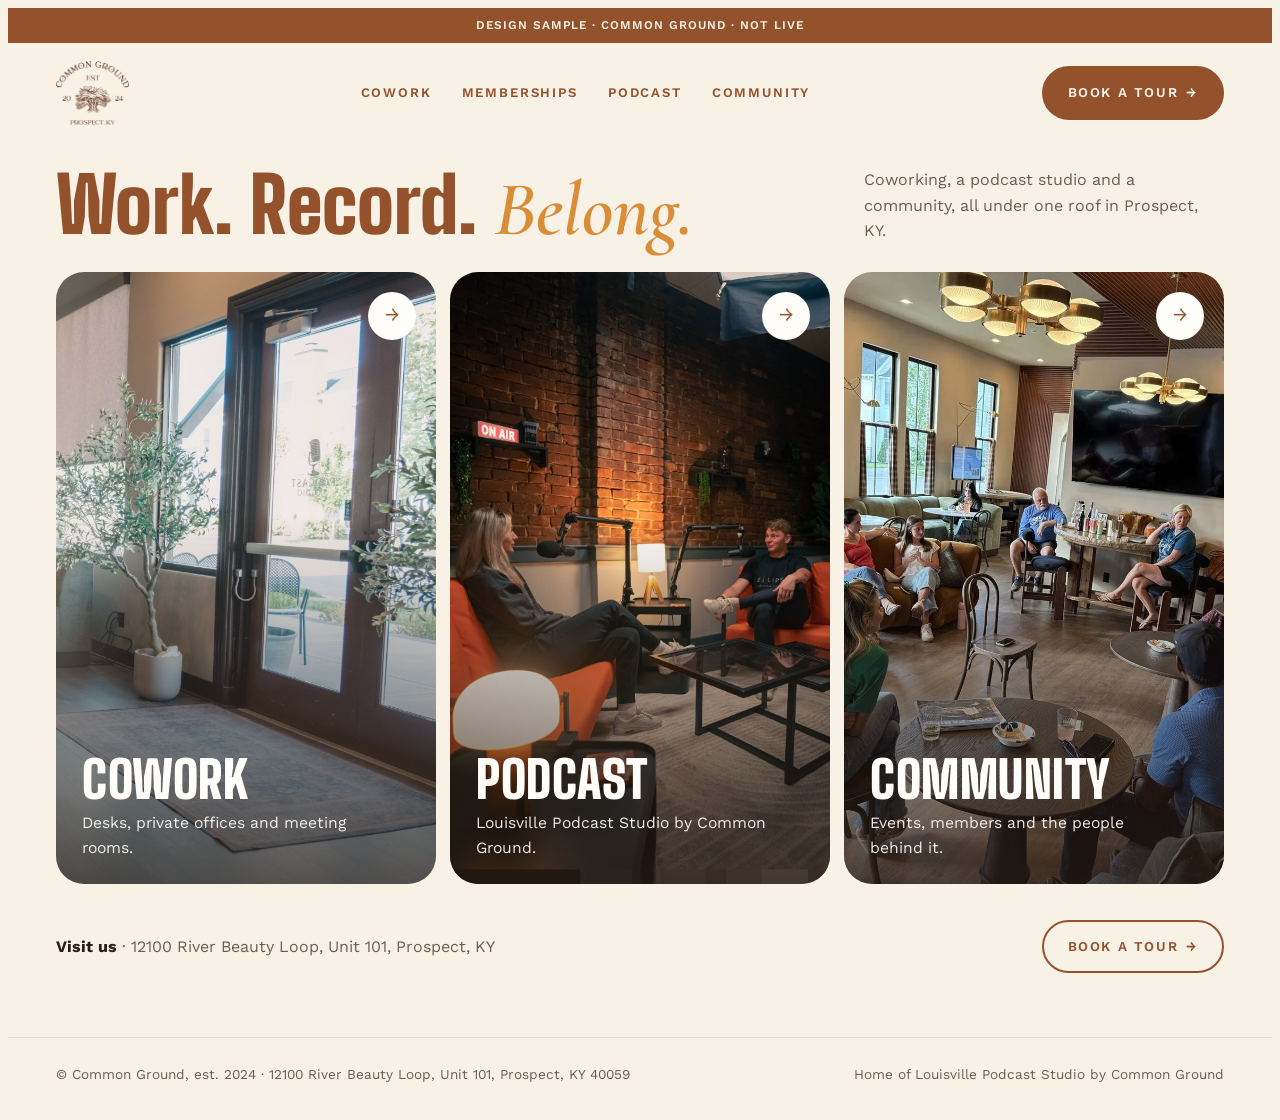
==== index.html @ e59499a8 "Add first version of the Common Ground site Home page with Cowork, Podcast and Community tiles, plus" ====
<!doctype html>
<html lang="en">
<head>
<meta charset="utf-8">
<meta name="viewport" content="width=device-width, initial-scale=1">
<meta name="color-scheme" content="light only">
<meta name="robots" content="noindex">
<title>Common Ground</title>
<link rel="preconnect" href="https://fonts.googleapis.com">
<link rel="stylesheet" href="https://fonts.googleapis.com/css2?family=Big+Shoulders+Display:wght@700;800;900&family=Cormorant+Garamond:ital,wght@1,500;1,600&family=Work+Sans:wght@400;500;600&display=swap">
<link rel="stylesheet" href="site.css">
</head>
<body>
<div class="mock">Design sample · Common Ground · not live</div>
<div class="wrap">
  <nav class="nav" aria-label="Main">
    <a class="brand" href="index.html"><img src="cg-logo-2024.png" alt="Common Ground home"></a>
    <ul class="links"><li><a href="cowork.html">Cowork</a></li><li><a href="memberships.html">Memberships</a></li><li><a href="podcast.html">Podcast</a></li><li><a href="community.html">Community</a></li></ul>
    <a class="btn primary" href="https://calendar.app.google.com/GQ8R7xq9K1n8rcDF7">Book a tour <span class="ar">→</span></a>
  </nav>
  <header class="home-intro">
    <h1>Work. Record. <em>Belong.</em></h1>
    <p>Coworking, a podcast studio and a community, all under one roof in Prospect, KY.</p>
  </header>
  <div class="tiles">
    <a class="tile" href="cowork.html"><img src="lounge-entry.jpg" alt=""><span class="go" aria-hidden="true">→</span><span class="tx"><b>Cowork</b><span>Desks, private offices and meeting rooms.</span></span></a>
    <a class="tile" href="podcast.html"><img src="studio-sofas.jpg" alt=""><span class="go" aria-hidden="true">→</span><span class="tx"><b>Podcast</b><span>Louisville Podcast Studio by Common Ground.</span></span></a>
    <a class="tile" href="community.html"><img src="hero.jpg" alt=""><span class="go" aria-hidden="true">→</span><span class="tx"><b>Community</b><span>Events, members and the people behind it.</span></span></a>
  </div>
  <div class="homeband"><span><b>Visit us</b> · 12100 River Beauty Loop, Unit 101, Prospect, KY</span><a class="btn ghost" href="https://calendar.app.google.com/GQ8R7xq9K1n8rcDF7">Book a tour <span class="ar">→</span></a></div>
</div>
<footer>
  <div class="wrap">
    <span>© Common Ground, est. 2024 · 12100 River Beauty Loop, Unit 101, Prospect, KY 40059</span>
    <span>Home of Louisville Podcast Studio by Common Ground</span>
  </div>
</footer>
<script src="site.js"></script>
</body>
</html>
---- site.css ----
/* Layout: the podbros section order on a bright cream and white ground. Rounded photo hero that settles in on load, amber ticker, "Included" photo set with counting stats, photo space cards, bento gallery, steps, plans, light closing card. Motion: load sequence in the hero, scroll-linked rise-ins below, hover lifts. */
:root{
  --cream:#f7f1e6; --cream-2:#efe5d4; --white:#fffdf9; --ink:#2a1d15; --bark:#94522c; --bark-soft:#a8643a;
  --muted:#6d5d51; --amber:#d98d36; --amber-soft:#f3d7ae; --line:rgba(148,82,44,.14);
  --display:"Big Shoulders Display","Oswald","Arial Narrow",sans-serif;
  --accent:"Cormorant Garamond",Georgia,serif;
  --body:"Work Sans","Helvetica Neue",Arial,sans-serif;
  --ease:cubic-bezier(.2,.7,.2,1);
}
*{box-sizing:border-box}
html{scroll-behavior:smooth;color-scheme:light}
body{background:var(--cream);color:var(--ink);font-family:var(--body);font-size:16px;line-height:1.6;overflow-x:hidden}
.wrap{max-width:1200px;margin:0 auto;padding-left:max(16px,env(safe-area-inset-left,0px));padding-right:max(16px,env(safe-area-inset-right,0px))}
a{color:inherit}
:focus-visible{outline:3px solid var(--amber);outline-offset:3px}
h1,h2,h3{margin:0;text-wrap:balance}
h2{font-family:var(--display);font-weight:800;font-size:clamp(2.4rem,5vw,4rem);line-height:.95;color:var(--bark)}
em{font-family:var(--accent);font-style:italic;font-weight:600;color:var(--amber)}
.label{font-size:.78rem;font-weight:600;letter-spacing:.18em;text-transform:uppercase;color:var(--amber)}
.mock{font-size:.74rem;letter-spacing:.08em;text-transform:uppercase;text-align:center;padding:8px 16px;background:var(--bark);color:var(--cream);font-weight:600}
.btn{display:inline-flex;align-items:center;gap:.6em;padding:14px 24px;border-radius:999px;font-weight:600;font-size:.84rem;letter-spacing:.12em;text-transform:uppercase;text-decoration:none;border:2px solid var(--bark);transition:background .25s var(--ease),color .25s var(--ease),transform .25s var(--ease),box-shadow .25s var(--ease)}
.btn .ar{transition:transform .25s var(--ease)}
.btn:hover .ar{transform:translateX(4px)}
.btn.primary{background:var(--bark);color:var(--cream)}
.btn.primary:hover{transform:translateY(-2px);box-shadow:0 10px 24px rgba(148,82,44,.25)}
.btn.ghost{color:var(--bark)}
.btn.ghost:hover{background:var(--bark);color:var(--cream)}

/* nav */
.nav{display:flex;align-items:center;justify-content:space-between;gap:20px;padding-block:18px}
.brand{display:flex;align-items:center;gap:12px;text-decoration:none}
.brand img{height:64px;width:auto}
.links{display:flex;gap:30px;list-style:none;margin:0;padding:0;font-size:.82rem;letter-spacing:.14em;text-transform:uppercase;font-weight:600;color:var(--bark)}
.links a{text-decoration:none;position:relative}
.links a::after{content:"";position:absolute;left:0;right:0;bottom:-4px;height:2px;background:var(--amber);transform:scaleX(0);transform-origin:left;transition:transform .3s var(--ease)}
.links a:hover::after{transform:scaleX(1)}

/* hero */
.hero{display:grid;grid-template-columns:1fr;gap:28px;padding-block:28px 56px}
.hero-top{display:grid;grid-template-columns:1.4fr 1fr;gap:32px;align-items:end}
.hero h1{font-family:var(--display);font-weight:900;font-size:clamp(3.4rem,9vw,7.6rem);line-height:.88;color:var(--bark)}
.hero h1 .ln{display:block;overflow:hidden}
.hero h1 .ln>span{display:inline-block;animation:rise .9s var(--ease) both}
.hero h1 .ln:nth-child(2)>span{animation-delay:.12s}
.hero h1 .ln:nth-child(3)>span{animation-delay:.24s}
.hero-side{display:flex;flex-direction:column;gap:20px;animation:fade .9s .35s var(--ease) both}
.hero-side p{margin:0;color:var(--muted);font-size:1.08rem;max-width:40ch}
.actions{display:flex;flex-wrap:wrap;gap:12px}
.stage{position:relative;border-radius:30px;overflow:hidden;aspect-ratio:21/9;background:var(--cream-2);animation:iris 1.6s .15s cubic-bezier(.7,0,.2,1) both}
.stage img{width:100%;height:100%;object-fit:cover;display:block;animation:settle 2.4s var(--ease) both}
.stage .pill{position:absolute;left:20px;bottom:20px;display:flex;align-items:center;gap:12px;background:var(--white);color:var(--ink);border-radius:999px;padding:8px 18px 8px 8px;box-shadow:0 12px 30px rgba(42,29,21,.18);animation:pop .7s .9s var(--ease) both;text-decoration:none}
.stage .pill img{width:40px;height:40px;border-radius:50%;object-fit:cover;animation:none}
.stage .pill span{font-size:.86rem;font-weight:600}
.stage .pill small{display:block;font-weight:500;color:var(--muted);font-size:.76rem}
@keyframes rise{from{transform:translateY(105%)}to{transform:none}}
@keyframes fade{from{opacity:0;transform:translateY(18px)}to{opacity:1;transform:none}}
@keyframes settle{from{transform:scale(1.12)}to{transform:scale(1)}}
@keyframes iris{from{clip-path:circle(7% at 50% 50%)}to{clip-path:circle(75% at 50% 50%)}}
@keyframes fromleft{from{opacity:0;transform:translateX(-60px)}to{opacity:1;transform:none}}
@keyframes fromright{from{opacity:0;transform:translateX(60px)}to{opacity:1;transform:none}}
@keyframes pop{from{opacity:0;transform:translateY(12px) scale(.96)}to{opacity:1;transform:none}}

/* ticker */
.ticker{background:var(--amber);color:var(--white);overflow:hidden;white-space:nowrap;transform:rotate(-1.2deg);margin-block:8px;width:104%;margin-left:-2%}
.ticker-track{display:inline-flex;gap:48px;padding-block:14px;animation:slide 36s linear infinite;font-family:var(--display);font-weight:900;font-size:1.5rem;letter-spacing:.04em;text-transform:uppercase}
.ticker-track span::after{content:"✦";margin-left:48px;font-size:.8em}
@keyframes slide{to{transform:translateX(-50%)}}

section{padding-block:96px}
.head{display:flex;justify-content:space-between;align-items:end;gap:28px;flex-wrap:wrap;margin-bottom:44px}
.head .t{display:flex;flex-direction:column;gap:14px;min-width:0}
.head p{margin:0;max-width:44ch;color:var(--muted)}

/* included */
.inc{display:grid;grid-template-columns:1.1fr 1fr;gap:56px;align-items:center}
.inc-photos{display:grid;grid-template-columns:1.3fr 1fr;gap:14px}
.inc-photos figure{margin:0;display:flex;flex-direction:column;gap:8px;min-width:0}
.ph{border-radius:20px;overflow:hidden;background:var(--cream-2)}
.ph img{width:100%;height:100%;object-fit:cover;display:block;transition:transform .7s var(--ease)}
.ph:hover img{transform:scale(1.05)}
.inc-photos .tall .ph{aspect-ratio:3/4}
.inc-photos .stack{display:grid;gap:14px}
.inc-photos .stack .ph{aspect-ratio:4/3}
figcaption{font-family:var(--accent);font-style:italic;font-size:1.05rem;color:var(--muted)}
.inc-copy{display:flex;flex-direction:column;gap:22px;min-width:0}
.inc-copy p{margin:0;color:var(--muted);max-width:46ch}
.stats{display:grid;grid-template-columns:repeat(2,1fr);gap:22px 30px;border-top:1px solid var(--line);padding-top:24px}
.stats b{display:block;font-family:var(--display);font-weight:900;font-size:3rem;line-height:1;color:var(--bark);font-variant-numeric:tabular-nums}
.stats span{font-size:.85rem;color:var(--muted)}

/* spaces */
.spaces{background:var(--white)}
.cards{display:grid;grid-template-columns:repeat(3,1fr);gap:18px}
.card{background:var(--cream);border-radius:22px;overflow:hidden;display:flex;flex-direction:column;min-width:0;transition:transform .35s var(--ease),box-shadow .35s var(--ease)}
.card:hover{transform:translateY(-6px);box-shadow:0 18px 40px rgba(148,82,44,.14)}
.card .ph{border-radius:0;aspect-ratio:16/10}
.card:hover .ph img{transform:scale(1.06)}
.card .body{padding:22px;display:flex;flex-direction:column;gap:8px;flex:1}
.card h3{font-family:var(--display);font-weight:800;font-size:1.8rem;text-transform:uppercase;line-height:1;color:var(--bark)}
.card p{margin:0;color:var(--muted);font-size:.95rem}
.card .meta{margin-top:auto;padding-top:8px;font-size:.78rem;letter-spacing:.12em;text-transform:uppercase;color:var(--amber);font-weight:600}


/* bento gallery, like the template's bento layout */
.bento{display:grid;grid-template-columns:repeat(4,1fr);grid-auto-rows:220px;gap:14px}
.bento figure{margin:0;min-width:0}
.bento .ph{height:100%}
.b1{grid-column:span 2;grid-row:span 2}.b2{grid-row:span 2}
.b7{grid-column:span 2}
/* steps */
.steps{background:var(--cream-2)}
.steplist{display:grid;grid-template-columns:repeat(3,1fr);gap:18px;list-style:none;margin:0;padding:0;counter-reset:s}
.steplist li{counter-increment:s;background:var(--white);border-radius:22px;padding:26px;display:flex;flex-direction:column;gap:10px;min-width:0}
.steplist li::before{content:counter(s);display:grid;place-items:center;width:44px;height:44px;border-radius:50%;background:var(--amber-soft);color:var(--bark);font-family:var(--display);font-weight:900;font-size:1.4rem}
.steplist h3{font-family:var(--display);font-weight:800;font-size:1.8rem;text-transform:uppercase;line-height:1;color:var(--bark)}
.steplist p{margin:0;color:var(--muted)}

/* plans */
.plans{display:grid;grid-template-columns:repeat(3,1fr);gap:18px;align-items:stretch}
.plan{border:1px solid var(--line);border-radius:24px;padding:30px;display:flex;flex-direction:column;gap:16px;min-width:0;background:var(--white);transition:transform .35s var(--ease),box-shadow .35s var(--ease)}
.plan:hover{transform:translateY(-6px);box-shadow:0 18px 40px rgba(148,82,44,.12)}
.plan.hot{border:2px solid var(--amber);background:linear-gradient(180deg,var(--amber-soft),var(--white) 55%)}
.plan .badge{align-self:flex-start;font-size:.7rem;letter-spacing:.16em;text-transform:uppercase;font-weight:600;background:var(--amber);color:var(--white);padding:5px 12px;border-radius:999px}
.plan h3{font-family:var(--display);font-weight:800;font-size:1.9rem;text-transform:uppercase;line-height:1;color:var(--bark)}
.price{font-family:var(--display);font-weight:900;font-size:3.2rem;line-height:1;color:var(--ink);font-variant-numeric:tabular-nums}
.price small{font-family:var(--body);font-size:.9rem;font-weight:500;color:var(--muted)}
.plan ul{margin:0;padding-left:1.1em;display:grid;gap:6px;color:var(--muted);font-size:.95rem}
.plan .btn{margin-top:auto;align-self:flex-start}
.extras{display:flex;flex-wrap:wrap;gap:12px 32px;margin-top:22px;color:var(--muted);font-size:.95rem}
.extras b{color:var(--ink)}

/* close */
.close{padding-block:40px 96px}
.closecard{display:grid;grid-template-columns:1.2fr 1fr;border-radius:32px;overflow:hidden;background:var(--white);border:1px solid var(--line)}
.closecard .copy{padding:48px;display:flex;flex-direction:column;gap:22px;min-width:0}
.closecard h2{font-size:clamp(3rem,7vw,5.6rem);font-weight:900;line-height:.9}
.addr{display:grid;gap:2px;color:var(--muted);font-size:.96rem}
.addr b{color:var(--ink);font-weight:600}
.closecard .ph{border-radius:0;min-height:320px}
footer{padding-block:26px;border-top:1px solid var(--line);font-size:.85rem;color:var(--muted)}
footer .wrap{display:flex;justify-content:space-between;gap:16px;flex-wrap:wrap}

/* letter-by-letter headings: only hidden once the script has split them */
.split .ch{display:inline-block;white-space:pre}
.split .wd{display:inline-block;white-space:nowrap}
.split.armed .ch{opacity:0;transform:translateY(.35em);filter:blur(4px)}
.split.on .ch{opacity:1;transform:none;filter:none;transition:opacity .5s var(--ease),transform .5s var(--ease),filter .5s var(--ease);transition-delay:calc(var(--i) * 28ms)}

/* word-by-word statement that fills in as you scroll */
.say{padding-block:40px 96px}
.saycard{display:grid;grid-template-columns:1fr 280px;gap:40px;align-items:center;background:var(--white);border:1px solid var(--line);border-radius:32px;padding:48px}
.saycard p{margin:0;font-family:var(--display);font-weight:800;font-size:clamp(1.9rem,4vw,3.2rem);line-height:1.05;color:var(--bark)}
.saycard p > .am{color:var(--amber)}
.saycard p .w{transition:color .3s}
.saycard p.armed .w{color:#e3d3bd}
.saycard p.armed .w.lit{color:var(--bark)}
.saycard p.armed .w.lit.am{color:var(--amber)}
.saycard .ph{aspect-ratio:3/4;border-radius:24px}
.saycard small{display:block;margin-top:18px;font-family:var(--body);font-size:.85rem;letter-spacing:.14em;text-transform:uppercase;color:var(--muted);font-weight:600}

/* step cards: one is filled at a time, like the template's value cards */
.steplist li{transition:background .35s var(--ease),color .35s var(--ease),transform .35s var(--ease)}
.steplist li:hover,.steplist:not(:hover) li:nth-child(2){background:var(--bark);transform:translateY(-4px)}
.steplist li:hover h3,.steplist:not(:hover) li:nth-child(2) h3{color:var(--cream)}
.steplist li:hover p,.steplist:not(:hover) li:nth-child(2) p{color:var(--cream)}
.steplist li:hover::before,.steplist:not(:hover) li:nth-child(2)::before{background:var(--amber);color:var(--white)}

/* space cards: round arrow button and a "Take a look" badge that follows the pointer */
.card .ph{position:relative}
.card .go{position:absolute;z-index:2;top:14px;right:14px;width:42px;height:42px;border-radius:50%;background:var(--white);color:var(--bark);display:grid;place-items:center;font-size:1.1rem;box-shadow:0 6px 16px rgba(42,29,21,.18);transition:transform .35s var(--ease),background .35s,color .35s}
.card:hover .go{transform:rotate(-45deg);background:var(--bark);color:var(--cream)}
.card .peek{position:absolute;z-index:3;left:0;top:0;width:92px;height:92px;margin:-46px 0 0 -46px;border-radius:50%;background:rgba(148,82,44,.88);color:var(--cream);display:grid;place-items:center;text-align:center;font-size:.72rem;letter-spacing:.12em;text-transform:uppercase;font-weight:600;line-height:1.2;pointer-events:none;opacity:0;scale:.3;transition:opacity .25s,scale .35s var(--ease)}
.card:hover .peek.live{opacity:1;scale:1}

/* scroll-linked reveals: visible by default, animated only where the browser supports view timelines */
@supports (animation-timeline: view()){
  @media (prefers-reduced-motion:no-preference){
    .rv{animation:fade linear both;animation-timeline:view();animation-range:entry 0% entry 40%}
    .rv-img img{animation:settle linear both;animation-timeline:view();animation-range:entry 0% cover 50%}
    .rv-l{animation:fromleft linear both;animation-timeline:view();animation-range:entry 0% entry 60%}
    .rv-r{animation:fromright linear both;animation-timeline:view();animation-range:entry 0% entry 60%}
  }
}

@media (max-width:900px){
  .nav{flex-wrap:wrap}
  .links{order:3;width:100%;gap:18px;font-size:.74rem;flex-wrap:wrap}
  .hero-top,.inc,.closecard,.saycard{grid-template-columns:1fr}
  .saycard{padding:28px}
  .saycard .ph{aspect-ratio:16/10}
  .stage{aspect-ratio:4/3}
  .cards,.plans,.steplist{grid-template-columns:1fr}
  .bento{grid-template-columns:1fr 1fr;grid-auto-rows:160px}
  .closecard .copy{padding:28px}
  section{padding-block:64px}
}
@media (max-width:520px){.nav .btn{display:none}.stage .pill{left:12px;right:12px;bottom:12px}}
@media (prefers-reduced-motion:reduce){
  *,*::before,*::after{animation:none!important;transition:none!important}
}

/* ---- multi-page additions ---- */
.links a[aria-current="page"]{color:var(--amber)}
.links a[aria-current="page"]::after{transform:scaleX(1)}

/* home: three tiles that widen on hover */
.home-intro{display:flex;justify-content:space-between;align-items:end;gap:24px;flex-wrap:wrap;padding-block:24px 28px}
.home-intro h1{font-family:var(--display);font-weight:900;font-size:clamp(2.8rem,6vw,5rem);line-height:.9;color:var(--bark)}
.home-intro p{margin:0;color:var(--muted);max-width:36ch}
.tiles{display:flex;gap:14px;height:min(68vh,620px);min-height:440px}
.tile{position:relative;flex:1;border-radius:28px;overflow:hidden;text-decoration:none;color:var(--white);transition:flex-grow .6s var(--ease);animation:fade .9s var(--ease) both;min-width:0}
.tile:nth-child(2){animation-delay:.12s}.tile:nth-child(3){animation-delay:.24s}
.tile img{position:absolute;inset:0;width:100%;height:100%;object-fit:cover;transition:transform .9s var(--ease)}
.tile::after{content:"";position:absolute;inset:0;background:linear-gradient(180deg,rgba(42,29,21,0) 40%,rgba(42,29,21,.72))}
.tile .tx{position:absolute;left:26px;right:26px;bottom:24px;z-index:1;display:flex;flex-direction:column;gap:6px}
.tile .tx b{font-family:var(--display);font-weight:900;font-size:clamp(2.2rem,4vw,3.4rem);line-height:.9;text-transform:uppercase;letter-spacing:.01em}
.tile .tx span{font-size:.98rem;opacity:.92;max-width:30ch}
.tile .go{position:absolute;top:20px;right:20px;z-index:1;width:48px;height:48px;border-radius:50%;background:var(--white);color:var(--bark);display:grid;place-items:center;font-size:1.2rem;transition:transform .35s var(--ease),background .35s,color .35s}
.tiles:hover .tile{flex-grow:.8}
.tiles .tile:hover{flex-grow:1.6}
.tile:hover img{transform:scale(1.05)}
.tile:hover .go{transform:rotate(-45deg);background:var(--amber);color:var(--white)}
.homeband{display:flex;justify-content:space-between;align-items:center;gap:20px;flex-wrap:wrap;padding-block:36px 64px;color:var(--muted)}
.homeband b{color:var(--ink)}

/* inner page hero */
.phero{display:grid;grid-template-columns:1fr 1.15fr;gap:40px;align-items:center;padding-block:28px 72px}
.phero h1{font-family:var(--display);font-weight:900;font-size:clamp(3rem,7vw,6rem);line-height:.88;color:var(--bark)}
.phero h1 em{display:block}
.phero .side{display:flex;flex-direction:column;gap:20px;animation:fade .9s .2s var(--ease) both}
.phero .side p{margin:0;color:var(--muted);font-size:1.08rem;max-width:40ch}
.phero .ph{aspect-ratio:4/3;border-radius:28px;animation:iris 1.5s .1s cubic-bezier(.7,0,.2,1) both}
.subnav{display:flex;gap:10px;flex-wrap:wrap}
.subnav a{padding:8px 16px;border-radius:999px;background:var(--white);border:1px solid var(--line);text-decoration:none;font-size:.82rem;font-weight:600;color:var(--bark);transition:background .25s,color .25s}
.subnav a:hover{background:var(--bark);color:var(--cream)}

/* quotes and team */
.quotes{display:grid;grid-template-columns:repeat(2,1fr);gap:18px}
.quote{background:var(--white);border:1px solid var(--line);border-radius:24px;padding:30px;margin:0;display:flex;flex-direction:column;gap:14px}
.quote p{margin:0;font-family:var(--accent);font-style:italic;font-size:1.35rem;line-height:1.35;color:var(--ink)}
.quote cite{font-style:normal;font-size:.82rem;letter-spacing:.14em;text-transform:uppercase;font-weight:600;color:var(--amber)}
.team{display:grid;grid-template-columns:repeat(3,1fr);gap:18px;list-style:none;margin:0;padding:0}
.team li{background:var(--white);border:1px solid var(--line);border-radius:22px;padding:22px;display:flex;align-items:center;gap:16px;min-width:0}
.team .av{flex:none;width:56px;height:56px;border-radius:50%;background:var(--amber-soft);color:var(--bark);display:grid;place-items:center;font-family:var(--display);font-weight:900;font-size:1.4rem}
.team b{display:block;font-family:var(--display);font-weight:800;font-size:1.5rem;text-transform:uppercase;line-height:1;color:var(--bark)}
.team span{font-size:.88rem;color:var(--muted)}
.locs{display:grid;grid-template-columns:repeat(2,1fr);gap:18px}
.loc{background:var(--white);border:1px solid var(--line);border-radius:24px;padding:28px;display:flex;flex-direction:column;gap:8px}
.loc h3{font-family:var(--display);font-weight:800;font-size:1.8rem;text-transform:uppercase;line-height:1;color:var(--bark)}
.loc p{margin:0;color:var(--muted)}
.cards.two{grid-template-columns:repeat(2,1fr)}

@media (max-width:900px){
  .tiles{flex-direction:column;height:auto;min-height:0}
  .tile{flex:none;height:300px}
  .tiles:hover .tile,.tiles .tile:hover{flex-grow:0}
  .phero{grid-template-columns:1fr}
  .quotes,.team,.locs,.cards.two{grid-template-columns:1fr}
}
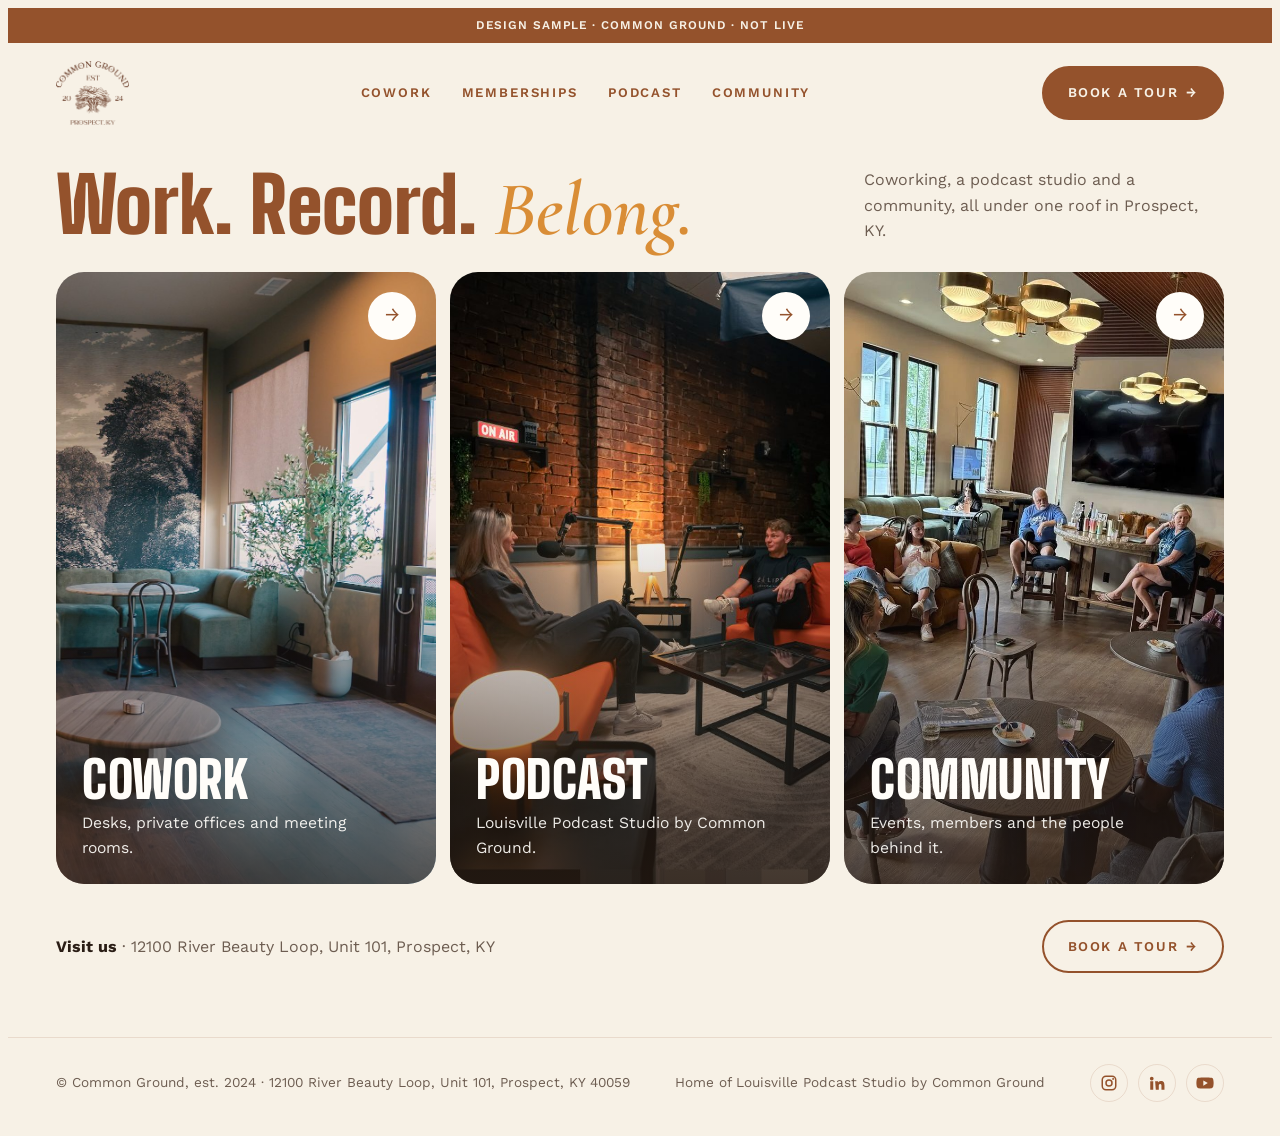
==== commit 23833357: "Add Instagram, LinkedIn and YouTube links to the footer Co-Authored-By: Claude Opus 5.5 <noreply@ant" ====
--- a/index.html
+++ b/index.html
@@ -33,6 +33,7 @@
   <div class="wrap">
     <span>© Common Ground, est. 2024 · 12100 River Beauty Loop, Unit 101, Prospect, KY 40059</span>
     <span>Home of Louisville Podcast Studio by Common Ground</span>
+    <nav class="social" aria-label="Social media"><a href="https://www.instagram.com/common.groundky/" target="_blank" rel="noopener" aria-label="Instagram"><svg viewBox="0 0 24 24" aria-hidden="true"><rect x="3" y="3" width="18" height="18" rx="5" fill="none" stroke="currentColor" stroke-width="2"/><circle cx="12" cy="12" r="4" fill="none" stroke="currentColor" stroke-width="2"/><circle cx="17.5" cy="6.5" r="1.3" fill="currentColor"/></svg></a><a href="https://www.linkedin.com/company/common-groundnortoncommons" target="_blank" rel="noopener" aria-label="LinkedIn"><svg viewBox="0 0 24 24" aria-hidden="true"><path fill="currentColor" d="M4.98 3.5a2.5 2.5 0 1 1 0 5 2.5 2.5 0 0 1 0-5zM3 9.75h4V21H3zM9.5 9.75h3.8v1.6h.06c.53-1 1.84-2.06 3.79-2.06 4.05 0 4.8 2.67 4.8 6.13V21h-4v-4.96c0-1.18-.02-2.7-1.65-2.7-1.65 0-1.9 1.29-1.9 2.62V21h-4z"/></svg></a><a href="https://www.youtube.com/@commongroundlouisville" target="_blank" rel="noopener" aria-label="YouTube"><svg viewBox="0 0 24 24" aria-hidden="true"><path fill="currentColor" d="M23 7.2a3 3 0 0 0-2.1-2.1C19 4.6 12 4.6 12 4.6s-7 0-8.9.5A3 3 0 0 0 1 7.2 31 31 0 0 0 .5 12a31 31 0 0 0 .5 4.8 3 3 0 0 0 2.1 2.1c1.9.5 8.9.5 8.9.5s7 0 8.9-.5a3 3 0 0 0 2.1-2.1A31 31 0 0 0 23.5 12a31 31 0 0 0-.5-4.8zM9.75 15.5v-7l6 3.5z"/></svg></a></nav>
   </div>
 </footer>
 <script src="site.js"></script>
--- a/site.css
+++ b/site.css
@@ -138,7 +138,11 @@
 .addr b{color:var(--ink);font-weight:600}
 .closecard .ph{border-radius:0;min-height:320px}
 footer{padding-block:26px;border-top:1px solid var(--line);font-size:.85rem;color:var(--muted)}
-footer .wrap{display:flex;justify-content:space-between;gap:16px;flex-wrap:wrap}
+footer .wrap{display:flex;justify-content:space-between;align-items:center;gap:16px;flex-wrap:wrap}
+.social{display:flex;gap:10px}
+.social a{width:38px;height:38px;border-radius:50%;border:1px solid var(--line);display:grid;place-items:center;color:var(--bark);transition:background .25s,color .25s,transform .25s var(--ease)}
+.social a:hover,.social a:focus-visible{background:var(--bark);color:var(--cream);transform:translateY(-2px);outline:none}
+.social svg{width:18px;height:18px}
 
 /* letter-by-letter headings: only hidden once the script has split them */
 .split .ch{display:inline-block;white-space:pre}
@@ -169,8 +173,6 @@
 .card .ph{position:relative}
 .card .go{position:absolute;z-index:2;top:14px;right:14px;width:42px;height:42px;border-radius:50%;background:var(--white);color:var(--bark);display:grid;place-items:center;font-size:1.1rem;box-shadow:0 6px 16px rgba(42,29,21,.18);transition:transform .35s var(--ease),background .35s,color .35s}
 .card:hover .go{transform:rotate(-45deg);background:var(--bark);color:var(--cream)}
-.card .peek{position:absolute;z-index:3;left:0;top:0;width:92px;height:92px;margin:-46px 0 0 -46px;border-radius:50%;background:rgba(148,82,44,.88);color:var(--cream);display:grid;place-items:center;text-align:center;font-size:.72rem;letter-spacing:.12em;text-transform:uppercase;font-weight:600;line-height:1.2;pointer-events:none;opacity:0;scale:.3;transition:opacity .25s,scale .35s var(--ease)}
-.card:hover .peek.live{opacity:1;scale:1}
 
 /* scroll-linked reveals: visible by default, animated only where the browser supports view timelines */
 @supports (animation-timeline: view()){
@@ -244,7 +246,7 @@
 .team .av{flex:none;width:56px;height:56px;border-radius:50%;background:var(--amber-soft);color:var(--bark);display:grid;place-items:center;font-family:var(--display);font-weight:900;font-size:1.4rem}
 .team b{display:block;font-family:var(--display);font-weight:800;font-size:1.5rem;text-transform:uppercase;line-height:1;color:var(--bark)}
 .team span{font-size:.88rem;color:var(--muted)}
-.locs{display:grid;grid-template-columns:repeat(2,1fr);gap:18px}
+.locs{display:grid;grid-template-columns:repeat(auto-fit,minmax(240px,1fr));gap:18px}
 .loc{background:var(--white);border:1px solid var(--line);border-radius:24px;padding:28px;display:flex;flex-direction:column;gap:8px}
 .loc h3{font-family:var(--display);font-weight:800;font-size:1.8rem;text-transform:uppercase;line-height:1;color:var(--bark)}
 .loc p{margin:0;color:var(--muted)}
@@ -257,3 +259,53 @@
   .phero{grid-template-columns:1fr}
   .quotes,.team,.locs,.cards.two{grid-template-columns:1fr}
 }
+
+/* podcast pricing */
+.member{margin-top:28px;border:1px solid var(--line);border-radius:24px;padding:30px;background:var(--white)}
+.mhead{display:flex;align-items:center;gap:14px;flex-wrap:wrap}
+.mhead h3{font-family:var(--display);font-weight:800;font-size:1.9rem;text-transform:uppercase;line-height:1;color:var(--bark)}
+.save{font-size:.7rem;letter-spacing:.16em;text-transform:uppercase;font-weight:600;background:var(--amber);color:var(--white);padding:5px 12px;border-radius:999px}
+.member .note{color:var(--muted);margin:10px 0 18px;font-size:.95rem}
+.tablewrap{overflow-x:auto}
+.rates{width:100%;border-collapse:collapse;font-variant-numeric:tabular-nums;min-width:460px}
+.rates th,.rates td{padding:12px 10px;text-align:right;border-bottom:1px solid var(--line);white-space:nowrap}
+.rates thead th{font-size:.72rem;letter-spacing:.14em;text-transform:uppercase;color:var(--muted);font-weight:600}
+.rates th:first-child{text-align:left}
+.rates tbody th{font-weight:600;color:var(--ink)}
+.rates td{font-family:var(--display);font-weight:800;font-size:1.25rem;color:var(--ink)}
+.rates tbody tr:last-child>*{border-bottom:0}
+.fine{display:grid;grid-template-columns:repeat(3,1fr);gap:18px;margin-top:28px}
+.fine>div{min-width:0}
+.fine h4{font-family:var(--display);font-weight:800;text-transform:uppercase;color:var(--bark);font-size:1.15rem;margin:0 0 10px}
+.fine p{color:var(--muted);font-size:.92rem;margin:0}
+.fine ul{list-style:none;margin:0;padding:0;display:grid;gap:6px;font-size:.92rem;color:var(--muted)}
+.fine li{display:flex;justify-content:space-between;gap:12px;border-bottom:1px dashed var(--line);padding-bottom:6px}
+.fine b{color:var(--ink);font-weight:600}
+@media (max-width:860px){.fine{grid-template-columns:1fr}.member{padding:22px}}
+
+/* membership card that opens from a photo card */
+.card[data-offer]{cursor:pointer}
+.card[data-offer]:focus-visible{outline:3px solid var(--amber);outline-offset:3px}
+.offer{padding:0;border:0;border-radius:26px;width:min(560px,calc(100vw - 32px));max-height:calc(100dvh - 32px);overflow:auto;background:var(--white);color:var(--ink);box-shadow:0 30px 80px rgba(42,29,21,.35)}
+.offer::backdrop{background:rgba(42,29,21,.55);backdrop-filter:blur(3px)}
+.offer[open]{animation:offerIn .35s var(--ease)}
+@keyframes offerIn{from{opacity:0;transform:translateY(18px) scale(.98)}}
+.offer-ph{aspect-ratio:16/8;overflow:hidden}
+.offer-ph img{width:100%;height:100%;object-fit:cover;display:block}
+.offer-body{position:relative;padding:24px 26px 26px;display:grid;gap:10px}
+.offer-body h3{margin:0;font-family:var(--display);font-weight:800;font-size:2.1rem;text-transform:uppercase;line-height:1;color:var(--bark)}
+.offer-body>p{margin:0;color:var(--muted)}
+.offer-x{position:absolute;top:-22px;right:20px;width:44px;height:44px;border-radius:50%;border:0;background:var(--white);color:var(--bark);font-size:1.5rem;line-height:1;cursor:pointer;box-shadow:0 6px 16px rgba(42,29,21,.2)}
+.offer-x:focus-visible{outline:3px solid var(--amber);outline-offset:2px}
+.offer-tiers{list-style:none;margin:8px 0 0;padding:0;display:grid;gap:10px}
+.offer-tiers li{display:grid;grid-template-columns:1fr auto auto;align-items:center;gap:8px 16px;border:1px solid var(--line);border-radius:16px;padding:14px 16px}
+.offer-tiers .tn{display:grid;gap:2px;min-width:0}
+.offer-tiers .tn b{font-weight:600}
+.offer-tiers .tn span{font-size:.85rem;color:var(--muted)}
+.offer-tiers .tp{font-family:var(--display);font-weight:900;font-size:1.6rem;font-variant-numeric:tabular-nums;white-space:nowrap}
+.offer-tiers .tp small{font-family:var(--body);font-size:.75rem;font-weight:500;color:var(--muted)}
+.offer-tiers .btn{white-space:nowrap}
+.reach{display:flex;flex-wrap:wrap;align-items:center;gap:10px 16px;margin-top:18px;color:var(--muted);font-size:.95rem}
+a.mail{color:var(--bark);font-weight:600}
+.offer-more{justify-self:start;margin-top:4px;color:var(--bark);font-weight:600;font-size:.9rem}
+@media (max-width:560px){.offer-tiers li{grid-template-columns:1fr auto}.offer-tiers .btn{grid-column:1/-1;justify-self:start}}
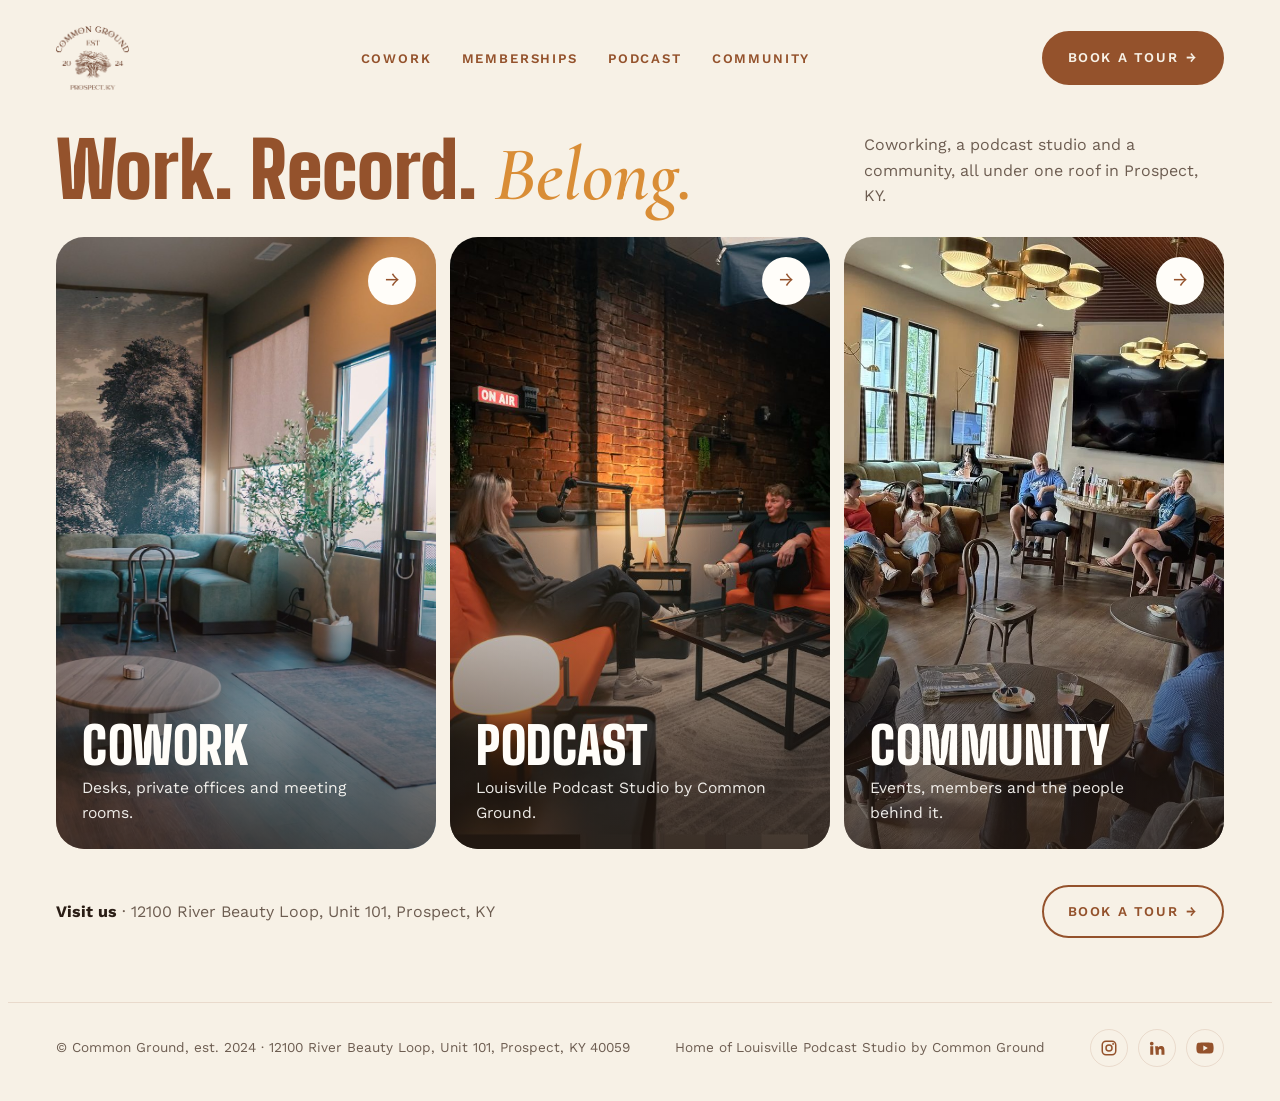
==== commit c297c852: "Launch prep: drop noindex and sample bar, add domain and old-URL redirects Adds robots.txt, sitemap." ====
--- a/index.html
+++ b/index.html
@@ -4,19 +4,19 @@
 <meta charset="utf-8">
 <meta name="viewport" content="width=device-width, initial-scale=1">
 <meta name="color-scheme" content="light only">
-<meta name="robots" content="noindex">
 <title>Common Ground</title>
+<meta name="description" content="Common Ground in Prospect, KY: coworking, conference rooms, community, and Louisville Podcast Studio by Common Ground.">
+<link rel="icon" href="cg-logo-2024.png">
 <link rel="preconnect" href="https://fonts.googleapis.com">
 <link rel="stylesheet" href="https://fonts.googleapis.com/css2?family=Big+Shoulders+Display:wght@700;800;900&family=Cormorant+Garamond:ital,wght@1,500;1,600&family=Work+Sans:wght@400;500;600&display=swap">
 <link rel="stylesheet" href="site.css">
 </head>
 <body>
-<div class="mock">Design sample · Common Ground · not live</div>
 <div class="wrap">
   <nav class="nav" aria-label="Main">
     <a class="brand" href="index.html"><img src="cg-logo-2024.png" alt="Common Ground home"></a>
     <ul class="links"><li><a href="cowork.html">Cowork</a></li><li><a href="memberships.html">Memberships</a></li><li><a href="podcast.html">Podcast</a></li><li><a href="community.html">Community</a></li></ul>
-    <a class="btn primary" href="https://calendar.app.google.com/GQ8R7xq9K1n8rcDF7">Book a tour <span class="ar">→</span></a>
+    <a class="btn primary" href="https://calendar.google.com/calendar/u/0/appointments/schedules/AcZssZ3lrOQ2x_zp0duYf03Wbk9lnb35sqgY8bSXdhOOogKYwSFaO0CLp2aWV935guRgVqcSIPBCiN97">Book a tour <span class="ar">→</span></a>
   </nav>
   <header class="home-intro">
     <h1>Work. Record. <em>Belong.</em></h1>
@@ -27,7 +27,7 @@
     <a class="tile" href="podcast.html"><img src="studio-sofas.jpg" alt=""><span class="go" aria-hidden="true">→</span><span class="tx"><b>Podcast</b><span>Louisville Podcast Studio by Common Ground.</span></span></a>
     <a class="tile" href="community.html"><img src="hero.jpg" alt=""><span class="go" aria-hidden="true">→</span><span class="tx"><b>Community</b><span>Events, members and the people behind it.</span></span></a>
   </div>
-  <div class="homeband"><span><b>Visit us</b> · 12100 River Beauty Loop, Unit 101, Prospect, KY</span><a class="btn ghost" href="https://calendar.app.google.com/GQ8R7xq9K1n8rcDF7">Book a tour <span class="ar">→</span></a></div>
+  <div class="homeband"><span><b>Visit us</b> · 12100 River Beauty Loop, Unit 101, Prospect, KY</span><a class="btn ghost" href="https://calendar.google.com/calendar/u/0/appointments/schedules/AcZssZ3lrOQ2x_zp0duYf03Wbk9lnb35sqgY8bSXdhOOogKYwSFaO0CLp2aWV935guRgVqcSIPBCiN97">Book a tour <span class="ar">→</span></a></div>
 </div>
 <footer>
   <div class="wrap">
--- a/site.css
+++ b/site.css
@@ -241,7 +241,7 @@
 .quote{background:var(--white);border:1px solid var(--line);border-radius:24px;padding:30px;margin:0;display:flex;flex-direction:column;gap:14px}
 .quote p{margin:0;font-family:var(--accent);font-style:italic;font-size:1.35rem;line-height:1.35;color:var(--ink)}
 .quote cite{font-style:normal;font-size:.82rem;letter-spacing:.14em;text-transform:uppercase;font-weight:600;color:var(--amber)}
-.team{display:grid;grid-template-columns:repeat(3,1fr);gap:18px;list-style:none;margin:0;padding:0}
+.team{display:grid;grid-template-columns:repeat(2,1fr);gap:18px;list-style:none;margin:0;padding:0}
 .team li{background:var(--white);border:1px solid var(--line);border-radius:22px;padding:22px;display:flex;align-items:center;gap:16px;min-width:0}
 .team .av{flex:none;width:56px;height:56px;border-radius:50%;background:var(--amber-soft);color:var(--bark);display:grid;place-items:center;font-family:var(--display);font-weight:900;font-size:1.4rem}
 .team b{display:block;font-family:var(--display);font-weight:800;font-size:1.5rem;text-transform:uppercase;line-height:1;color:var(--bark)}
@@ -309,3 +309,21 @@
 a.mail{color:var(--bark);font-weight:600}
 .offer-more{justify-self:start;margin-top:4px;color:var(--bark);font-weight:600;font-size:.9rem}
 @media (max-width:560px){.offer-tiers li{grid-template-columns:1fr auto}.offer-tiers .btn{grid-column:1/-1;justify-self:start}}
+
+.plan-ctas{margin-top:auto;display:flex;align-items:center;flex-wrap:wrap;gap:10px 16px}
+.plan-ctas .btn{margin-top:0}
+.plan-ctas .mail{font-size:.9rem}
+.bookband{margin-top:28px;display:flex;align-items:center;justify-content:space-between;flex-wrap:wrap;gap:16px 28px;background:var(--amber-soft);border-radius:24px;padding:26px 30px}
+.bookband h3{margin:0;font-family:var(--display);font-weight:800;font-size:1.9rem;text-transform:uppercase;line-height:1;color:var(--bark)}
+.bookband p{margin:6px 0 0;color:var(--ink)}
+
+/* cowork hero: four photos crossfading, 6s each (24s cycle) */
+.stage .slides{position:absolute;inset:0}
+.stage .slides img{position:absolute;inset:0;opacity:0;animation:slide-fade 24s infinite}
+.stage .slides img:nth-child(2){animation-delay:6s}
+.stage .slides img:nth-child(3){animation-delay:12s}
+.stage .slides img:nth-child(4){animation-delay:18s}
+.stage .slides img:first-child{opacity:1;animation-name:slide-fade-first}
+@keyframes slide-fade{0%{opacity:0;transform:scale(1.04)}5%{opacity:1}25%{opacity:1}30%{opacity:0;transform:scale(1)}100%{opacity:0}}
+@keyframes slide-fade-first{0%{opacity:1;transform:scale(1.04)}25%{opacity:1}30%{opacity:0;transform:scale(1)}95%{opacity:0;transform:scale(1.04)}100%{opacity:1}}
+@media (prefers-reduced-motion:reduce){.stage .slides img{animation:none}.stage .slides img:not(:first-child){display:none}}
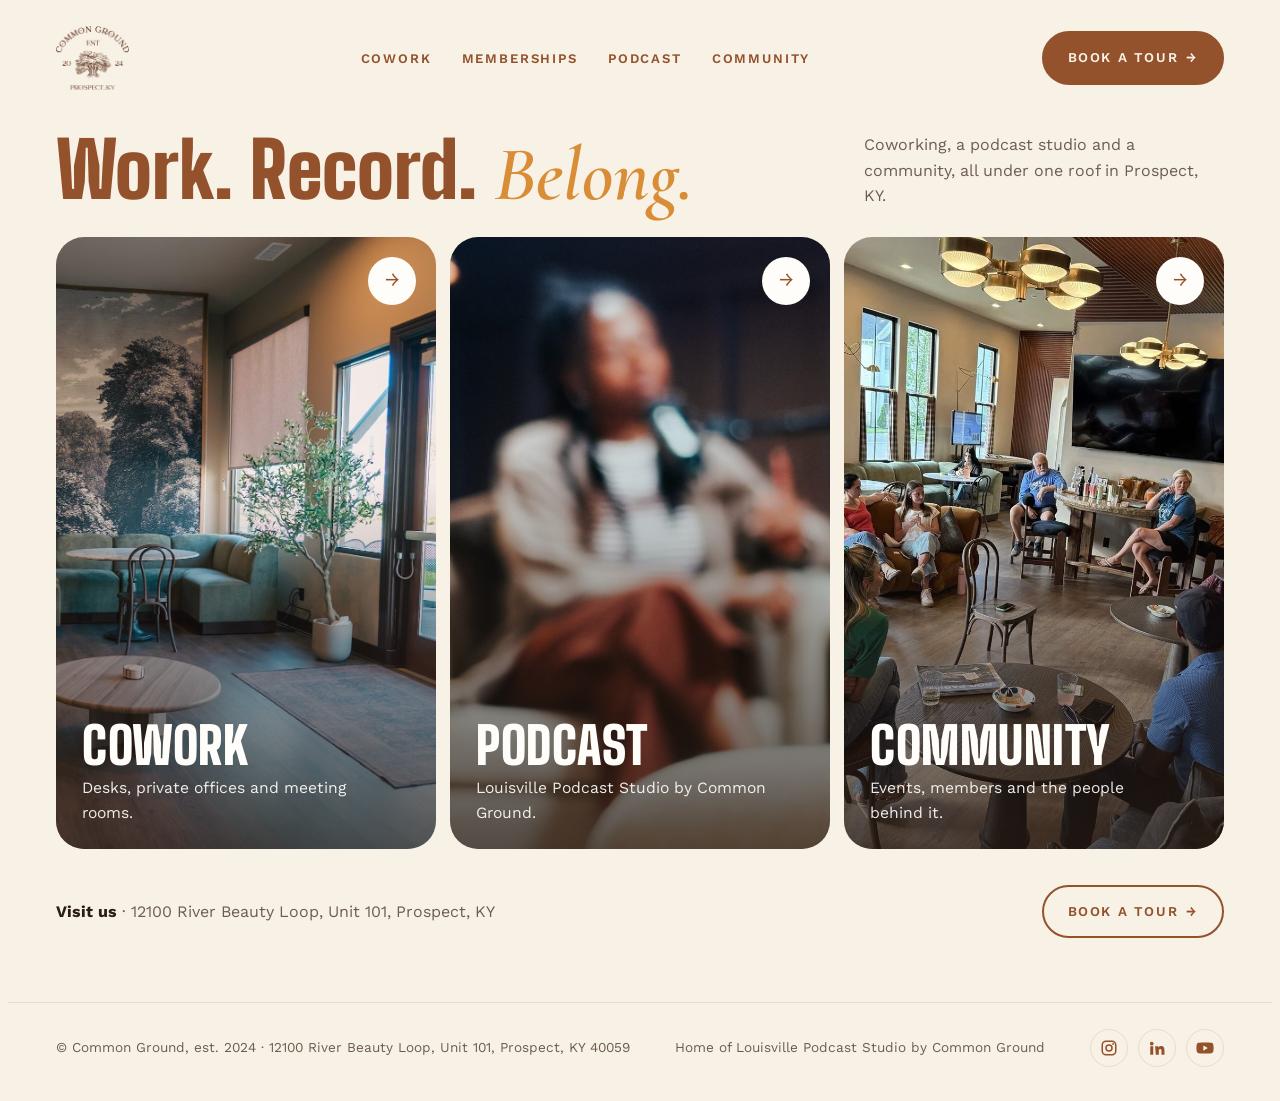
==== commit 5efff084: "Use the guest-and-plant studio photo on the home Podcast tile Co-Authored-By: Claude Opus 5.5 <norep" ====
--- a/index.html
+++ b/index.html
@@ -4,9 +4,8 @@
 <meta charset="utf-8">
 <meta name="viewport" content="width=device-width, initial-scale=1">
 <meta name="color-scheme" content="light only">
+<meta name="robots" content="noindex">
 <title>Common Ground</title>
-<meta name="description" content="Common Ground in Prospect, KY: coworking, conference rooms, community, and Louisville Podcast Studio by Common Ground.">
-<link rel="icon" href="cg-logo-2024.png">
 <link rel="preconnect" href="https://fonts.googleapis.com">
 <link rel="stylesheet" href="https://fonts.googleapis.com/css2?family=Big+Shoulders+Display:wght@700;800;900&family=Cormorant+Garamond:ital,wght@1,500;1,600&family=Work+Sans:wght@400;500;600&display=swap">
 <link rel="stylesheet" href="site.css">
@@ -24,7 +23,7 @@
   </header>
   <div class="tiles">
     <a class="tile" href="cowork.html"><img src="lounge-entry.jpg" alt=""><span class="go" aria-hidden="true">→</span><span class="tx"><b>Cowork</b><span>Desks, private offices and meeting rooms.</span></span></a>
-    <a class="tile" href="podcast.html"><img src="studio-sofas.jpg" alt=""><span class="go" aria-hidden="true">→</span><span class="tx"><b>Podcast</b><span>Louisville Podcast Studio by Common Ground.</span></span></a>
+    <a class="tile" href="podcast.html"><img src="studio-plant.jpg" alt="" style="object-position:12% 50%"><span class="go" aria-hidden="true">→</span><span class="tx"><b>Podcast</b><span>Louisville Podcast Studio by Common Ground.</span></span></a>
     <a class="tile" href="community.html"><img src="hero.jpg" alt=""><span class="go" aria-hidden="true">→</span><span class="tx"><b>Community</b><span>Events, members and the people behind it.</span></span></a>
   </div>
   <div class="homeband"><span><b>Visit us</b> · 12100 River Beauty Loop, Unit 101, Prospect, KY</span><a class="btn ghost" href="https://calendar.google.com/calendar/u/0/appointments/schedules/AcZssZ3lrOQ2x_zp0duYf03Wbk9lnb35sqgY8bSXdhOOogKYwSFaO0CLp2aWV935guRgVqcSIPBCiN97">Book a tour <span class="ar">→</span></a></div>
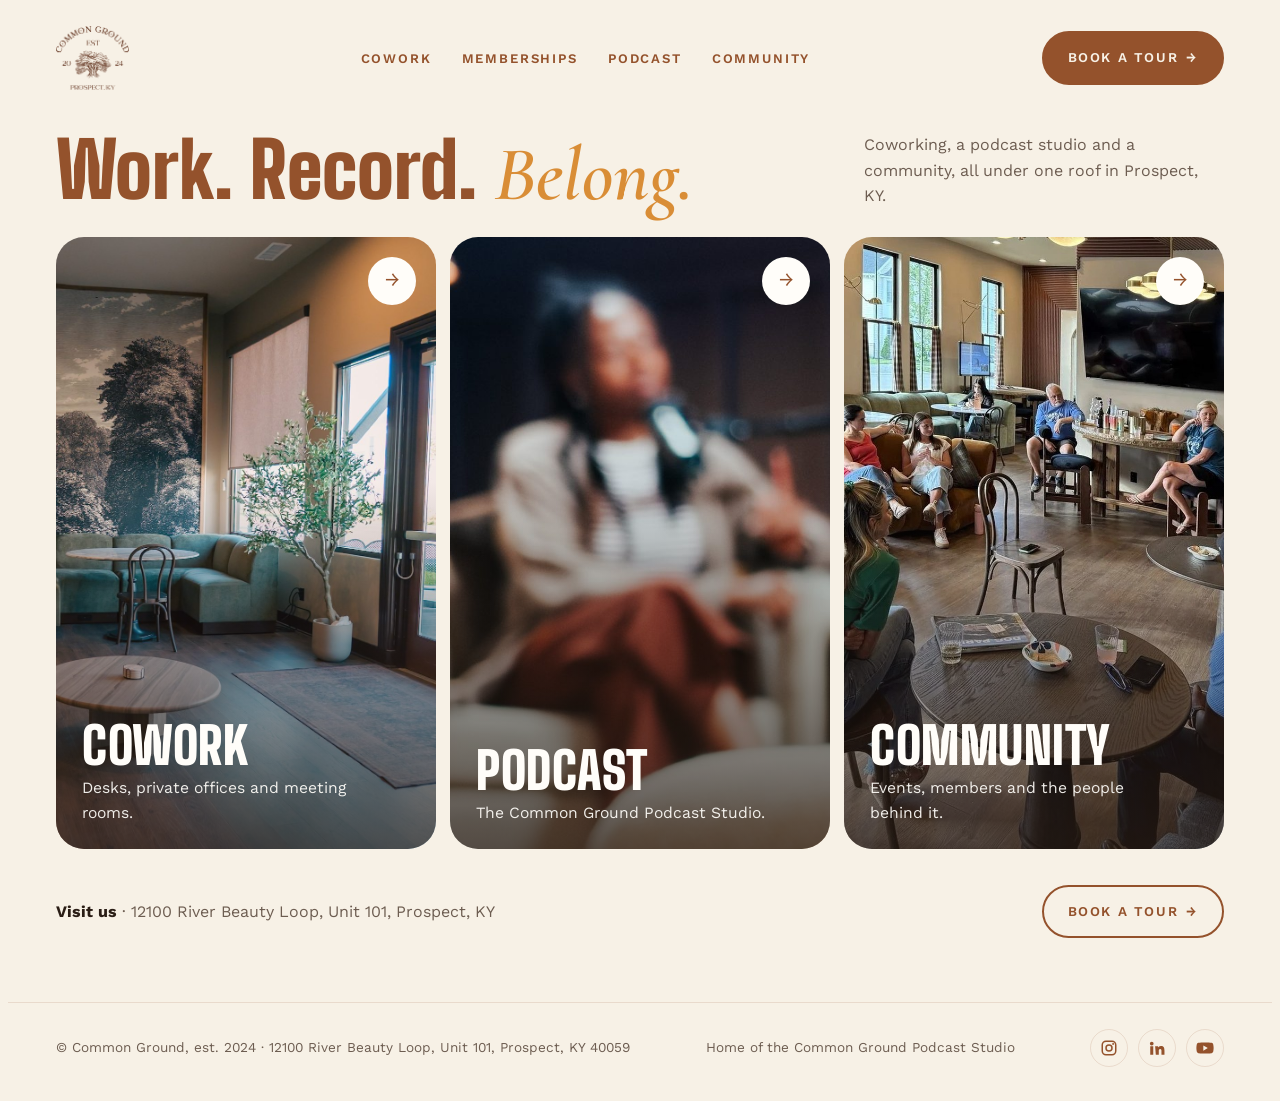
==== commit e0644778: "Call the studio the Common Ground Podcast Studio; day pack is 4 days for $160 Co-Authored-By: Claude" ====
--- a/index.html
+++ b/index.html
@@ -4,8 +4,9 @@
 <meta charset="utf-8">
 <meta name="viewport" content="width=device-width, initial-scale=1">
 <meta name="color-scheme" content="light only">
-<meta name="robots" content="noindex">
 <title>Common Ground</title>
+<meta name="description" content="Common Ground in Prospect, KY: coworking, conference rooms, community, and the Common Ground Podcast Studio.">
+<link rel="icon" href="cg-logo-2024.png">
 <link rel="preconnect" href="https://fonts.googleapis.com">
 <link rel="stylesheet" href="https://fonts.googleapis.com/css2?family=Big+Shoulders+Display:wght@700;800;900&family=Cormorant+Garamond:ital,wght@1,500;1,600&family=Work+Sans:wght@400;500;600&display=swap">
 <link rel="stylesheet" href="site.css">
@@ -23,7 +24,7 @@
   </header>
   <div class="tiles">
     <a class="tile" href="cowork.html"><img src="lounge-entry.jpg" alt=""><span class="go" aria-hidden="true">→</span><span class="tx"><b>Cowork</b><span>Desks, private offices and meeting rooms.</span></span></a>
-    <a class="tile" href="podcast.html"><img src="studio-plant.jpg" alt="" style="object-position:12% 50%"><span class="go" aria-hidden="true">→</span><span class="tx"><b>Podcast</b><span>Louisville Podcast Studio by Common Ground.</span></span></a>
+    <a class="tile" href="podcast.html"><img src="studio-plant.jpg" alt="" style="object-position:12% 50%"><span class="go" aria-hidden="true">→</span><span class="tx"><b>Podcast</b><span>The Common Ground Podcast Studio.</span></span></a>
     <a class="tile" href="community.html"><img src="hero.jpg" alt=""><span class="go" aria-hidden="true">→</span><span class="tx"><b>Community</b><span>Events, members and the people behind it.</span></span></a>
   </div>
   <div class="homeband"><span><b>Visit us</b> · 12100 River Beauty Loop, Unit 101, Prospect, KY</span><a class="btn ghost" href="https://calendar.google.com/calendar/u/0/appointments/schedules/AcZssZ3lrOQ2x_zp0duYf03Wbk9lnb35sqgY8bSXdhOOogKYwSFaO0CLp2aWV935guRgVqcSIPBCiN97">Book a tour <span class="ar">→</span></a></div>
@@ -31,7 +32,7 @@
 <footer>
   <div class="wrap">
     <span>© Common Ground, est. 2024 · 12100 River Beauty Loop, Unit 101, Prospect, KY 40059</span>
-    <span>Home of Louisville Podcast Studio by Common Ground</span>
+    <span>Home of the Common Ground Podcast Studio</span>
     <nav class="social" aria-label="Social media"><a href="https://www.instagram.com/common.groundky/" target="_blank" rel="noopener" aria-label="Instagram"><svg viewBox="0 0 24 24" aria-hidden="true"><rect x="3" y="3" width="18" height="18" rx="5" fill="none" stroke="currentColor" stroke-width="2"/><circle cx="12" cy="12" r="4" fill="none" stroke="currentColor" stroke-width="2"/><circle cx="17.5" cy="6.5" r="1.3" fill="currentColor"/></svg></a><a href="https://www.linkedin.com/company/common-groundnortoncommons" target="_blank" rel="noopener" aria-label="LinkedIn"><svg viewBox="0 0 24 24" aria-hidden="true"><path fill="currentColor" d="M4.98 3.5a2.5 2.5 0 1 1 0 5 2.5 2.5 0 0 1 0-5zM3 9.75h4V21H3zM9.5 9.75h3.8v1.6h.06c.53-1 1.84-2.06 3.79-2.06 4.05 0 4.8 2.67 4.8 6.13V21h-4v-4.96c0-1.18-.02-2.7-1.65-2.7-1.65 0-1.9 1.29-1.9 2.62V21h-4z"/></svg></a><a href="https://www.youtube.com/@commongroundlouisville" target="_blank" rel="noopener" aria-label="YouTube"><svg viewBox="0 0 24 24" aria-hidden="true"><path fill="currentColor" d="M23 7.2a3 3 0 0 0-2.1-2.1C19 4.6 12 4.6 12 4.6s-7 0-8.9.5A3 3 0 0 0 1 7.2 31 31 0 0 0 .5 12a31 31 0 0 0 .5 4.8 3 3 0 0 0 2.1 2.1c1.9.5 8.9.5 8.9.5s7 0 8.9-.5a3 3 0 0 0 2.1-2.1A31 31 0 0 0 23.5 12a31 31 0 0 0-.5-4.8zM9.75 15.5v-7l6 3.5z"/></svg></a></nav>
   </div>
 </footer>
--- a/site.css
+++ b/site.css
@@ -61,7 +61,7 @@
 @keyframes pop{from{opacity:0;transform:translateY(12px) scale(.96)}to{opacity:1;transform:none}}
 
 /* ticker */
-.ticker{background:var(--amber);color:var(--white);overflow:hidden;white-space:nowrap;transform:rotate(-1.2deg);margin-block:8px;width:104%;margin-left:-2%}
+.ticker{background:var(--amber);color:var(--white);overflow:hidden;white-space:nowrap;margin-block:8px}
 .ticker-track{display:inline-flex;gap:48px;padding-block:14px;animation:slide 36s linear infinite;font-family:var(--display);font-weight:900;font-size:1.5rem;letter-spacing:.04em;text-transform:uppercase}
 .ticker-track span::after{content:"✦";margin-left:48px;font-size:.8em}
 @keyframes slide{to{transform:translateX(-50%)}}
